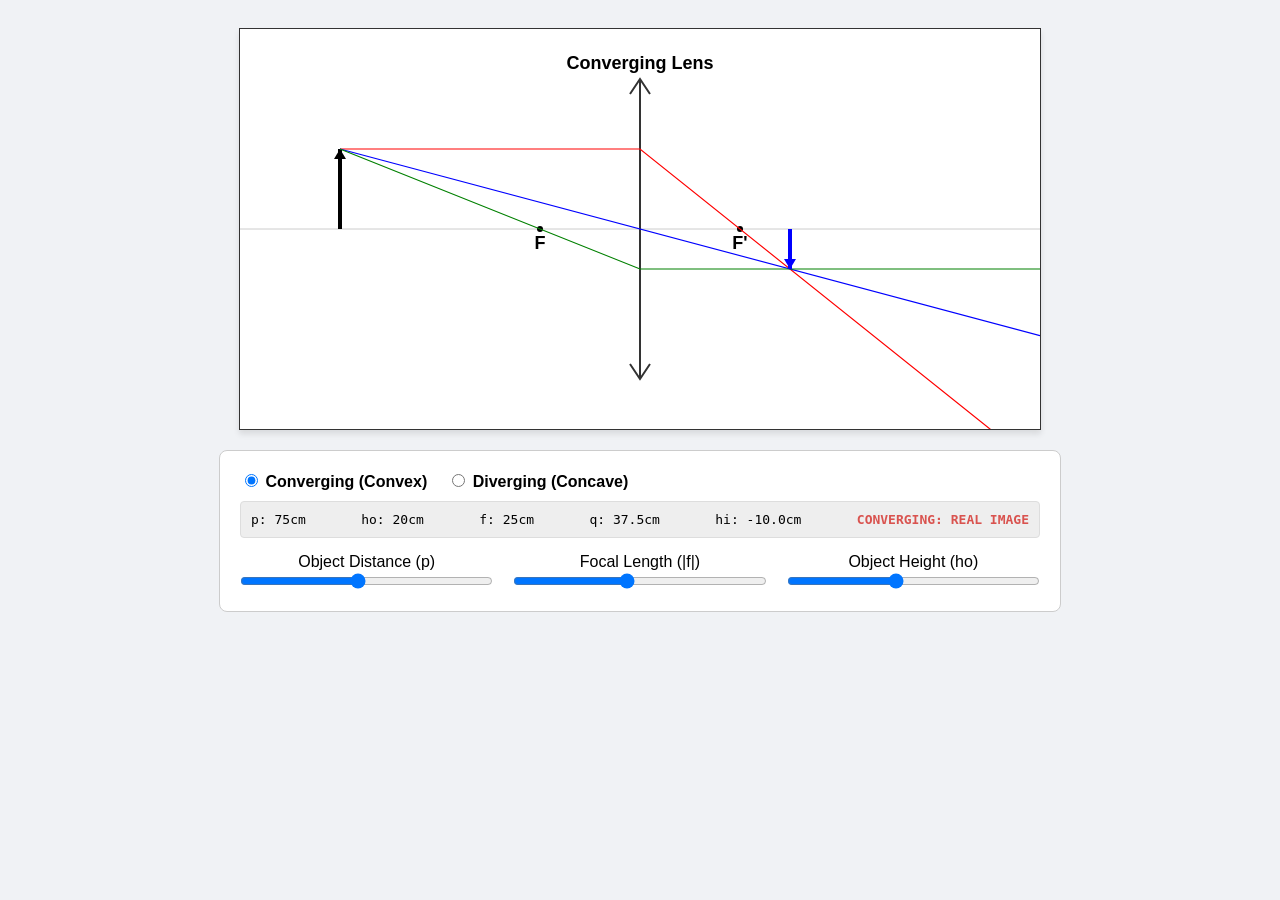
==== apps/index.html @ f12239bd "Add files via upload" ====
<!DOCTYPE html>
<html lang="en">
<head>
    <meta charset="UTF-8">
    <title>Optics Lab: Lenses Converging & Diverging</title>
    <style>
        body { font-family: sans-serif; display: flex; flex-direction: column; align-items: center; background: #f0f2f5; padding: 20px; }
        canvas { background: white; border: 1px solid #333; box-shadow: 0 4px 6px rgba(0,0,0,0.1); margin-bottom: 20px; }
        .controls { width: 800px; background: white; padding: 20px; border-radius: 8px; border: 1px solid #ccc; }
        .slider-row { display: flex; justify-content: space-around; gap: 20px; margin-top: 15px; }
        .slider-group { flex: 1; display: flex; flex-direction: column; align-items: center; }
        .toggle-group { margin-bottom: 10px; display: flex; gap: 20px; font-weight: bold; }
        input[type="range"] { width: 100%; }
        .stats { display: flex; justify-content: space-between; font-family: monospace; background: #eee; padding: 10px; border-radius: 4px; border: 1px solid #ddd; }
    </style>
</head>
<body>

<canvas id="opticsCanvas" width="800" height="400"></canvas>

<div class="controls">
    <div class="toggle-group">
        <label><input type="radio" name="lensType" value="converging" checked onchange="update()"> Converging (Convex)</label>
        <label><input type="radio" name="lensType" value="diverging" onchange="update()"> Diverging (Concave)</label>
    </div>

    <div class="stats">
        <span>p: <span id="out-p"></span>cm</span>
        <span>ho: <span id="out-ho"></span>cm</span>
        <span>f: <span id="out-f"></span>cm</span>
        <span>q: <span id="out-q"></span>cm</span>
        <span>hi: <span id="out-hi"></span>cm</span>
        <span id="case-label" style="font-weight:bold; color:#d9534f;"></span>
    </div>

    <div class="slider-row">
        <div class="slider-group">
            <label>Object Distance (p)</label>
            <input type="range" id="slide-p" min="10" max="150" value="75">
        </div>
        <div class="slider-group">
            <label>Focal Length (|f|)</label>
            <input type="range" id="slide-f" min="5" max="50" value="25">
        </div>
        <div class="slider-group">
            <label>Object Height (ho)</label>
            <input type="range" id="slide-ho" min="5" max="40" value="20">
        </div>
    </div>
</div>

<script>
const canvas = document.getElementById('opticsCanvas');
const ctx = canvas.getContext('2d');
const centerX = 400;
const centerY = 200;
const scale = 4;

function update() {
    const p = parseFloat(document.getElementById('slide-p').value);
    const ho = parseFloat(document.getElementById('slide-ho').value);
    let fInput = parseFloat(document.getElementById('slide-f').value);
    
    const isDiverging = document.querySelector('input[name="lensType"]:checked').value === 'diverging';
    const f = isDiverging ? -fInput : fInput;

    const denom = (1/f) - (1/p);
    let q, hi, isInfinite = false;

    if (Math.abs(denom) < 0.001) {
        isInfinite = true;
        q = 9999; 
        hi = -ho;
    } else {
        q = 1 / denom;
        hi = -(q / p) * ho;
    }

    // Update Stats Bar
    document.getElementById('out-p').innerText = p;
    document.getElementById('out-ho').innerText = ho;
    document.getElementById('out-f').innerText = Math.abs(f);
    document.getElementById('out-q').innerText = isInfinite ? "∞" : q.toFixed(1);
    document.getElementById('out-hi').innerText = isInfinite ? "∞" : hi.toFixed(1);
    
    const label = document.getElementById('case-label');
    if (isDiverging) label.innerText = "DIVERGING: VIRTUAL & DIMINISHED";
    else if (isInfinite) label.innerText = "CASE 5: AT FOCUS";
    else if (p < f) label.innerText = "CASE 6: WITHIN f (VIRTUAL)";
    else label.innerText = "CONVERGING: REAL IMAGE";

    const pxS = centerX - (p * scale);
    const pyS = centerY - (ho * scale);
    const qxS = centerX + (q * scale);
    const qyS = centerY - (hi * scale);

    draw(f, ho, q, hi, isInfinite, pxS, pyS, qxS, qyS, isDiverging);
}

function draw(f, ho, q, hi, isInfinite, pxS, pyS, qxS, qyS, isDiverging) {
    ctx.clearRect(0, 0, canvas.width, canvas.height);
    const absF = Math.abs(f);

    // Title
    ctx.fillStyle = "black";
    ctx.font = "bold 18px sans-serif";
    ctx.textAlign = "center";
    ctx.fillText(isDiverging ? "Diverging Lens" : "Converging Lens", centerX, 40);

    // Axis and Lens
    ctx.strokeStyle = '#ccc'; ctx.lineWidth = 1;
    ctx.beginPath(); ctx.moveTo(0, centerY); ctx.lineTo(800, centerY); ctx.stroke();
    ctx.strokeStyle = '#333'; ctx.lineWidth = 2;
    ctx.beginPath(); ctx.moveTo(centerX, 50); ctx.lineTo(centerX, 350); ctx.stroke();
    
    // Lens glyphs
    ctx.beginPath();
    if (isDiverging) {
        ctx.moveTo(centerX-10, 50); ctx.lineTo(centerX, 65); ctx.lineTo(centerX+10, 50);
        ctx.moveTo(centerX-10, 350); ctx.lineTo(centerX, 335); ctx.lineTo(centerX+10, 350);
    } else {
        ctx.moveTo(centerX-10, 65); ctx.lineTo(centerX, 50); ctx.lineTo(centerX+10, 65);
        ctx.moveTo(centerX-10, 335); ctx.lineTo(centerX, 350); ctx.lineTo(centerX+10, 335);
    }
    ctx.stroke();

    // Points
    const points = [
        { x: centerX - absF*scale, label: isDiverging ? "F'" : "F" },
        { x: centerX + absF*scale, label: isDiverging ? "F" : "F'" }
    ];
    points.forEach(pt => {
        ctx.fillStyle = "black";
        ctx.beginPath(); ctx.arc(pt.x, centerY, 3, 0, Math.PI*2); ctx.fill();
        ctx.fillText(pt.label, pt.x, centerY + 20);
    });

    drawArrow(pxS, centerY, ho * scale, 'black'); // Object

    if (isInfinite) {
        drawParallelRays(pxS, pyS, absF);
    } else {
        const isVirtual = q < 0;
        if (isDiverging) {
            drawDivergingRays(pxS, pyS, qxS, qyS, absF);
        } else {
            drawConvergingRays(pxS, pyS, qxS, qyS, isVirtual);
        }
        
        drawArrow(qxS, centerY, hi * scale, isVirtual ? '#f1c40f' : 'blue');
    }
}

function drawConvergingRays(pxS, pyS, qxS, qyS, isVirtual) {
    ctx.lineWidth = 1.2;
    // Red
    ctx.strokeStyle = 'red';
    ctx.beginPath(); ctx.moveTo(pxS, pyS); ctx.lineTo(centerX, pyS);
    let rS = (qyS - pyS) / (qxS - centerX);
    ctx.lineTo(800, pyS + (800 - centerX) * rS); ctx.stroke();
    // Blue
    ctx.strokeStyle = 'blue';
    ctx.beginPath(); ctx.moveTo(pxS, pyS);
    let bS = (centerY - pyS) / (centerX - pxS);
    ctx.lineTo(800, centerY + (800 - centerX) * bS); ctx.stroke();
    // Green
    ctx.strokeStyle = 'green';
    ctx.beginPath(); ctx.moveTo(pxS, pyS); ctx.lineTo(centerX, qyS); ctx.lineTo(800, qyS); ctx.stroke();

    if (isVirtual) {
        ctx.setLineDash([5, 5]); ctx.strokeStyle = 'rgba(0,0,0,0.3)';
        ctx.beginPath();
        ctx.moveTo(centerX, pyS); ctx.lineTo(qxS, qyS);
        ctx.moveTo(centerX, centerY); ctx.lineTo(qxS, qyS);
        ctx.moveTo(centerX, qyS); ctx.lineTo(qxS, qyS);
        ctx.stroke(); ctx.setLineDash([]);
    }
}

function drawDivergingRays(pxS, pyS, qxS, qyS, fS) {
    const fFront = centerX - fS * scale;
    // Red: Parallel -> Bends away from front focus
    ctx.strokeStyle = 'red';
    ctx.beginPath(); ctx.moveTo(pxS, pyS); ctx.lineTo(centerX, pyS);
    const redSlope = (pyS - centerY) / (centerX - fFront);
    ctx.lineTo(800, pyS + (800 - centerX) * redSlope); ctx.stroke();
    // Green: Aimed at back focus -> Parallel
    ctx.strokeStyle = 'green';
    ctx.beginPath(); ctx.moveTo(pxS, pyS); ctx.lineTo(centerX, qyS); ctx.lineTo(800, qyS); ctx.stroke();
    // Blue: Center
    ctx.strokeStyle = 'blue';
    ctx.beginPath(); ctx.moveTo(pxS, pyS);
    ctx.lineTo(800, centerY + (800 - centerX) * ((centerY - pyS) / (centerX - pxS))); ctx.stroke();
    // Back Projections
    ctx.setLineDash([5, 5]); ctx.strokeStyle = 'rgba(0,0,0,0.3)';
    ctx.beginPath();
    ctx.moveTo(centerX, pyS); ctx.lineTo(qxS, qyS);
    ctx.moveTo(centerX, qyS); ctx.lineTo(qxS, qyS);
    ctx.moveTo(centerX, centerY); ctx.lineTo(qxS, qyS);
    ctx.stroke(); ctx.setLineDash([]);
}

function drawParallelRays(pxS, pyS, fS) {
    const fBack = centerX + fS * scale;
    const slope = (centerY - pyS) / (centerX - pxS);
    ctx.strokeStyle = 'red';
    ctx.beginPath(); ctx.moveTo(pxS, pyS); ctx.lineTo(centerX, pyS); ctx.lineTo(800, pyS + (800-centerX)* ((centerY-pyS)/(fBack-centerX)) ); ctx.stroke();
    ctx.strokeStyle = 'blue';
    ctx.beginPath(); ctx.moveTo(pxS, pyS); ctx.lineTo(800, centerY + (800-centerX)*slope); ctx.stroke();
}

function drawArrow(x, y, h, color) {
    if (isNaN(x) || Math.abs(x) > 5000) return;
    ctx.strokeStyle = color; ctx.fillStyle = color; ctx.lineWidth = 4;
    ctx.beginPath(); ctx.moveTo(x, y); ctx.lineTo(x, y - h); ctx.stroke();
    const head = 10; const dir = h > 0 ? 1 : -1;
    ctx.beginPath(); ctx.moveTo(x-6, y-h+head*dir); ctx.lineTo(x, y-h); ctx.lineTo(x+6, y-h+head*dir); ctx.fill();
}

document.querySelectorAll('input').forEach(input => input.addEventListener('input', update));
update();
</script>
</body>
</html>
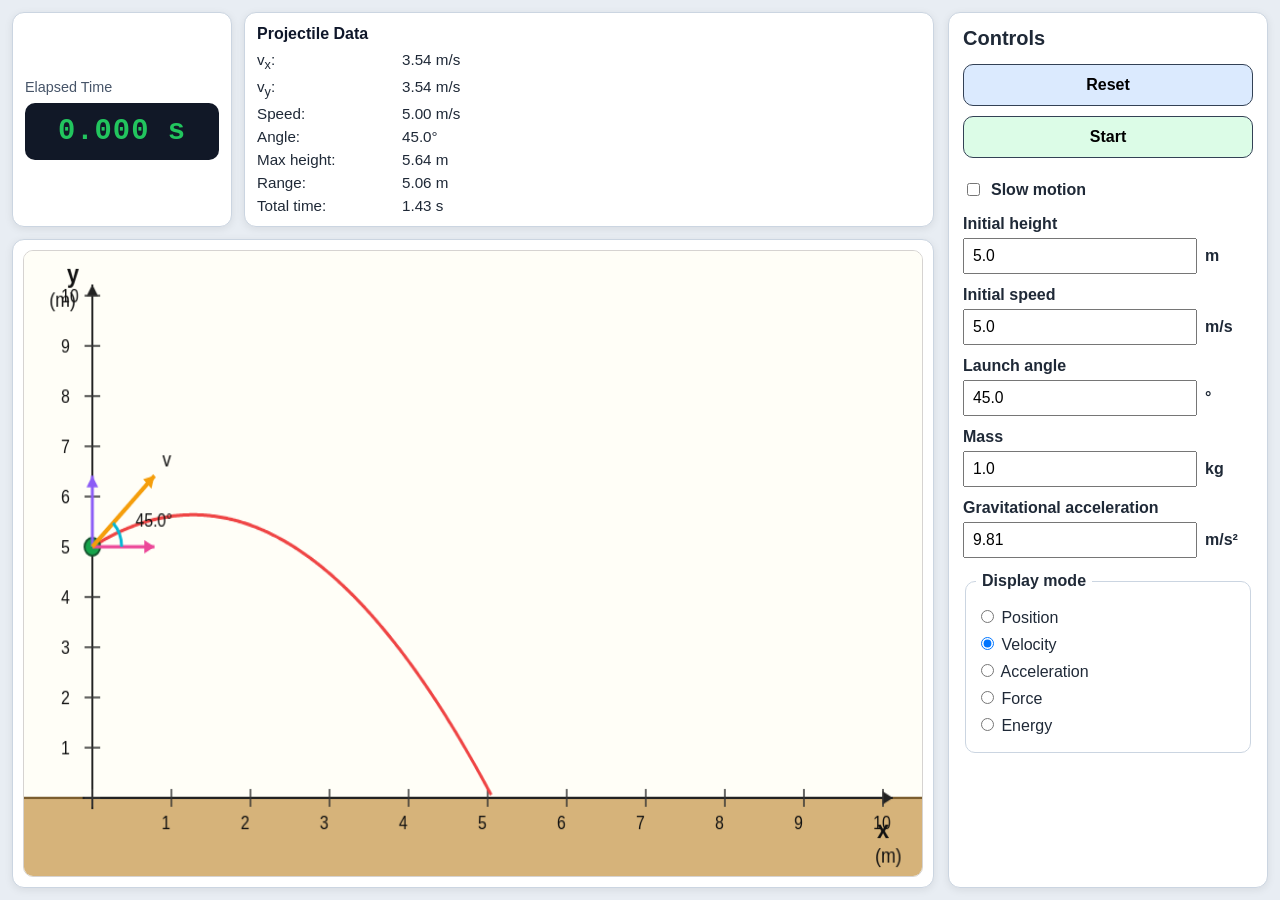
==== commit 854f11c0: "Add files via upload" ====
--- a/apps/index.html
+++ b/apps/index.html
@@ -1,224 +1,123 @@
 <!DOCTYPE html>
 <html lang="en">
 <head>
-    <meta charset="UTF-8">
-    <title>Optics Lab: Lenses Converging & Diverging</title>
-    <style>
-        body { font-family: sans-serif; display: flex; flex-direction: column; align-items: center; background: #f0f2f5; padding: 20px; }
-        canvas { background: white; border: 1px solid #333; box-shadow: 0 4px 6px rgba(0,0,0,0.1); margin-bottom: 20px; }
-        .controls { width: 800px; background: white; padding: 20px; border-radius: 8px; border: 1px solid #ccc; }
-        .slider-row { display: flex; justify-content: space-around; gap: 20px; margin-top: 15px; }
-        .slider-group { flex: 1; display: flex; flex-direction: column; align-items: center; }
-        .toggle-group { margin-bottom: 10px; display: flex; gap: 20px; font-weight: bold; }
-        input[type="range"] { width: 100%; }
-        .stats { display: flex; justify-content: space-between; font-family: monospace; background: #eee; padding: 10px; border-radius: 4px; border: 1px solid #ddd; }
-    </style>
+  <meta charset="UTF-8" />
+  <meta name="viewport" content="width=device-width, initial-scale=1.0" />
+  <title>Projectile Motion App</title>
+  <link rel="stylesheet" href="style.css" />
 </head>
 <body>
+  <div class="app-shell">
+    <div class="app-container">
 
-<canvas id="opticsCanvas" width="800" height="400"></canvas>
+      <!-- LEFT: Simulation area -->
+      <section class="sim-panel">
+        <div class="top-bar">
+          <div class="time-box">
+            <div class="time-label">Elapsed Time</div>
+            <div id="timeDisplay" class="time-value">0.000 s</div>
+          </div>
 
-<div class="controls">
-    <div class="toggle-group">
-        <label><input type="radio" name="lensType" value="converging" checked onchange="update()"> Converging (Convex)</label>
-        <label><input type="radio" name="lensType" value="diverging" onchange="update()"> Diverging (Concave)</label>
+          <div class="stats-box">
+            <div class="stats-title">Projectile Data</div>
+            <div class="stats-grid">
+              <div>v<sub>x</sub>:</div>
+              <div id="vxDisplay">0.00 m/s</div>
+
+              <div>v<sub>y</sub>:</div>
+              <div id="vyDisplay">0.00 m/s</div>
+
+              <div>Speed:</div>
+              <div id="speedDisplay">0.00 m/s</div>
+
+              <div>Angle:</div>
+              <div id="angleDisplay">0.0°</div>
+
+              <div>Max height:</div>
+              <div id="maxHeightDisplay">0.00 m</div>
+
+              <div>Range:</div>
+              <div id="rangeDisplay">0.00 m</div>
+
+              <div>Total time:</div>
+              <div id="totalTimeDisplay">0.00 s</div>
+            </div>
+          </div>
+        </div>
+
+        <div class="canvas-wrap">
+          <canvas id="simCanvas" width="920" height="560"></canvas>
+        </div>
+      </section>
+
+      <!-- RIGHT: Controls -->
+      <aside class="control-panel">
+        <h2>Controls</h2>
+
+        <div class="sticky-controls">
+          <button id="resetBtn" class="btn btn-reset">Reset</button>
+          <button id="toggleBtn" class="btn btn-toggle">Start</button>
+
+          <label class="check-row">
+            <input type="checkbox" id="slowMotion" />
+            Slow motion
+          </label>
+
+          <div class="input-group">
+            <label for="heightInput">Initial height</label>
+            <div class="input-row">
+              <input type="number" id="heightInput" step="0.1" value="5.0" />
+              <span>m</span>
+            </div>
+          </div>
+
+          <div class="input-group">
+            <label for="speedInput">Initial speed</label>
+            <div class="input-row">
+              <input type="number" id="speedInput" step="0.1" value="5.0" />
+              <span>m/s</span>
+            </div>
+          </div>
+
+          <div class="input-group">
+            <label for="angleInput">Launch angle</label>
+            <div class="input-row">
+              <input type="number" id="angleInput" step="0.1" value="45.0" />
+              <span>°</span>
+            </div>
+          </div>
+
+          <div class="input-group">
+            <label for="massInput">Mass</label>
+            <div class="input-row">
+              <input type="number" id="massInput" step="0.1" value="1.0" />
+              <span>kg</span>
+            </div>
+          </div>
+
+          <div class="input-group">
+            <label for="gravityInput">Gravitational acceleration</label>
+            <div class="input-row">
+              <input type="number" id="gravityInput" step="0.01" value="9.81" />
+              <span>m/s²</span>
+            </div>
+          </div>
+
+          <fieldset class="mode-group">
+            <legend>Display mode</legend>
+
+            <label><input type="radio" name="displayMode" value="position" /> Position</label>
+            <label><input type="radio" name="displayMode" value="velocity" checked /> Velocity</label>
+            <label><input type="radio" name="displayMode" value="acceleration" /> Acceleration</label>
+            <label><input type="radio" name="displayMode" value="force" /> Force</label>
+            <label><input type="radio" name="displayMode" value="energy" /> Energy</label>
+          </fieldset>
+        </div>
+      </aside>
+
     </div>
+  </div>
 
-    <div class="stats">
-        <span>p: <span id="out-p"></span>cm</span>
-        <span>ho: <span id="out-ho"></span>cm</span>
-        <span>f: <span id="out-f"></span>cm</span>
-        <span>q: <span id="out-q"></span>cm</span>
-        <span>hi: <span id="out-hi"></span>cm</span>
-        <span id="case-label" style="font-weight:bold; color:#d9534f;"></span>
-    </div>
-
-    <div class="slider-row">
-        <div class="slider-group">
-            <label>Object Distance (p)</label>
-            <input type="range" id="slide-p" min="10" max="150" value="75">
-        </div>
-        <div class="slider-group">
-            <label>Focal Length (|f|)</label>
-            <input type="range" id="slide-f" min="5" max="50" value="25">
-        </div>
-        <div class="slider-group">
-            <label>Object Height (ho)</label>
-            <input type="range" id="slide-ho" min="5" max="40" value="20">
-        </div>
-    </div>
-</div>
-
-<script>
-const canvas = document.getElementById('opticsCanvas');
-const ctx = canvas.getContext('2d');
-const centerX = 400;
-const centerY = 200;
-const scale = 4;
-
-function update() {
-    const p = parseFloat(document.getElementById('slide-p').value);
-    const ho = parseFloat(document.getElementById('slide-ho').value);
-    let fInput = parseFloat(document.getElementById('slide-f').value);
-    
-    const isDiverging = document.querySelector('input[name="lensType"]:checked').value === 'diverging';
-    const f = isDiverging ? -fInput : fInput;
-
-    const denom = (1/f) - (1/p);
-    let q, hi, isInfinite = false;
-
-    if (Math.abs(denom) < 0.001) {
-        isInfinite = true;
-        q = 9999; 
-        hi = -ho;
-    } else {
-        q = 1 / denom;
-        hi = -(q / p) * ho;
-    }
-
-    // Update Stats Bar
-    document.getElementById('out-p').innerText = p;
-    document.getElementById('out-ho').innerText = ho;
-    document.getElementById('out-f').innerText = Math.abs(f);
-    document.getElementById('out-q').innerText = isInfinite ? "∞" : q.toFixed(1);
-    document.getElementById('out-hi').innerText = isInfinite ? "∞" : hi.toFixed(1);
-    
-    const label = document.getElementById('case-label');
-    if (isDiverging) label.innerText = "DIVERGING: VIRTUAL & DIMINISHED";
-    else if (isInfinite) label.innerText = "CASE 5: AT FOCUS";
-    else if (p < f) label.innerText = "CASE 6: WITHIN f (VIRTUAL)";
-    else label.innerText = "CONVERGING: REAL IMAGE";
-
-    const pxS = centerX - (p * scale);
-    const pyS = centerY - (ho * scale);
-    const qxS = centerX + (q * scale);
-    const qyS = centerY - (hi * scale);
-
-    draw(f, ho, q, hi, isInfinite, pxS, pyS, qxS, qyS, isDiverging);
-}
-
-function draw(f, ho, q, hi, isInfinite, pxS, pyS, qxS, qyS, isDiverging) {
-    ctx.clearRect(0, 0, canvas.width, canvas.height);
-    const absF = Math.abs(f);
-
-    // Title
-    ctx.fillStyle = "black";
-    ctx.font = "bold 18px sans-serif";
-    ctx.textAlign = "center";
-    ctx.fillText(isDiverging ? "Diverging Lens" : "Converging Lens", centerX, 40);
-
-    // Axis and Lens
-    ctx.strokeStyle = '#ccc'; ctx.lineWidth = 1;
-    ctx.beginPath(); ctx.moveTo(0, centerY); ctx.lineTo(800, centerY); ctx.stroke();
-    ctx.strokeStyle = '#333'; ctx.lineWidth = 2;
-    ctx.beginPath(); ctx.moveTo(centerX, 50); ctx.lineTo(centerX, 350); ctx.stroke();
-    
-    // Lens glyphs
-    ctx.beginPath();
-    if (isDiverging) {
-        ctx.moveTo(centerX-10, 50); ctx.lineTo(centerX, 65); ctx.lineTo(centerX+10, 50);
-        ctx.moveTo(centerX-10, 350); ctx.lineTo(centerX, 335); ctx.lineTo(centerX+10, 350);
-    } else {
-        ctx.moveTo(centerX-10, 65); ctx.lineTo(centerX, 50); ctx.lineTo(centerX+10, 65);
-        ctx.moveTo(centerX-10, 335); ctx.lineTo(centerX, 350); ctx.lineTo(centerX+10, 335);
-    }
-    ctx.stroke();
-
-    // Points
-    const points = [
-        { x: centerX - absF*scale, label: isDiverging ? "F'" : "F" },
-        { x: centerX + absF*scale, label: isDiverging ? "F" : "F'" }
-    ];
-    points.forEach(pt => {
-        ctx.fillStyle = "black";
-        ctx.beginPath(); ctx.arc(pt.x, centerY, 3, 0, Math.PI*2); ctx.fill();
-        ctx.fillText(pt.label, pt.x, centerY + 20);
-    });
-
-    drawArrow(pxS, centerY, ho * scale, 'black'); // Object
-
-    if (isInfinite) {
-        drawParallelRays(pxS, pyS, absF);
-    } else {
-        const isVirtual = q < 0;
-        if (isDiverging) {
-            drawDivergingRays(pxS, pyS, qxS, qyS, absF);
-        } else {
-            drawConvergingRays(pxS, pyS, qxS, qyS, isVirtual);
-        }
-        
-        drawArrow(qxS, centerY, hi * scale, isVirtual ? '#f1c40f' : 'blue');
-    }
-}
-
-function drawConvergingRays(pxS, pyS, qxS, qyS, isVirtual) {
-    ctx.lineWidth = 1.2;
-    // Red
-    ctx.strokeStyle = 'red';
-    ctx.beginPath(); ctx.moveTo(pxS, pyS); ctx.lineTo(centerX, pyS);
-    let rS = (qyS - pyS) / (qxS - centerX);
-    ctx.lineTo(800, pyS + (800 - centerX) * rS); ctx.stroke();
-    // Blue
-    ctx.strokeStyle = 'blue';
-    ctx.beginPath(); ctx.moveTo(pxS, pyS);
-    let bS = (centerY - pyS) / (centerX - pxS);
-    ctx.lineTo(800, centerY + (800 - centerX) * bS); ctx.stroke();
-    // Green
-    ctx.strokeStyle = 'green';
-    ctx.beginPath(); ctx.moveTo(pxS, pyS); ctx.lineTo(centerX, qyS); ctx.lineTo(800, qyS); ctx.stroke();
-
-    if (isVirtual) {
-        ctx.setLineDash([5, 5]); ctx.strokeStyle = 'rgba(0,0,0,0.3)';
-        ctx.beginPath();
-        ctx.moveTo(centerX, pyS); ctx.lineTo(qxS, qyS);
-        ctx.moveTo(centerX, centerY); ctx.lineTo(qxS, qyS);
-        ctx.moveTo(centerX, qyS); ctx.lineTo(qxS, qyS);
-        ctx.stroke(); ctx.setLineDash([]);
-    }
-}
-
-function drawDivergingRays(pxS, pyS, qxS, qyS, fS) {
-    const fFront = centerX - fS * scale;
-    // Red: Parallel -> Bends away from front focus
-    ctx.strokeStyle = 'red';
-    ctx.beginPath(); ctx.moveTo(pxS, pyS); ctx.lineTo(centerX, pyS);
-    const redSlope = (pyS - centerY) / (centerX - fFront);
-    ctx.lineTo(800, pyS + (800 - centerX) * redSlope); ctx.stroke();
-    // Green: Aimed at back focus -> Parallel
-    ctx.strokeStyle = 'green';
-    ctx.beginPath(); ctx.moveTo(pxS, pyS); ctx.lineTo(centerX, qyS); ctx.lineTo(800, qyS); ctx.stroke();
-    // Blue: Center
-    ctx.strokeStyle = 'blue';
-    ctx.beginPath(); ctx.moveTo(pxS, pyS);
-    ctx.lineTo(800, centerY + (800 - centerX) * ((centerY - pyS) / (centerX - pxS))); ctx.stroke();
-    // Back Projections
-    ctx.setLineDash([5, 5]); ctx.strokeStyle = 'rgba(0,0,0,0.3)';
-    ctx.beginPath();
-    ctx.moveTo(centerX, pyS); ctx.lineTo(qxS, qyS);
-    ctx.moveTo(centerX, qyS); ctx.lineTo(qxS, qyS);
-    ctx.moveTo(centerX, centerY); ctx.lineTo(qxS, qyS);
-    ctx.stroke(); ctx.setLineDash([]);
-}
-
-function drawParallelRays(pxS, pyS, fS) {
-    const fBack = centerX + fS * scale;
-    const slope = (centerY - pyS) / (centerX - pxS);
-    ctx.strokeStyle = 'red';
-    ctx.beginPath(); ctx.moveTo(pxS, pyS); ctx.lineTo(centerX, pyS); ctx.lineTo(800, pyS + (800-centerX)* ((centerY-pyS)/(fBack-centerX)) ); ctx.stroke();
-    ctx.strokeStyle = 'blue';
-    ctx.beginPath(); ctx.moveTo(pxS, pyS); ctx.lineTo(800, centerY + (800-centerX)*slope); ctx.stroke();
-}
-
-function drawArrow(x, y, h, color) {
-    if (isNaN(x) || Math.abs(x) > 5000) return;
-    ctx.strokeStyle = color; ctx.fillStyle = color; ctx.lineWidth = 4;
-    ctx.beginPath(); ctx.moveTo(x, y); ctx.lineTo(x, y - h); ctx.stroke();
-    const head = 10; const dir = h > 0 ? 1 : -1;
-    ctx.beginPath(); ctx.moveTo(x-6, y-h+head*dir); ctx.lineTo(x, y-h); ctx.lineTo(x+6, y-h+head*dir); ctx.fill();
-}
-
-document.querySelectorAll('input').forEach(input => input.addEventListener('input', update));
-update();
-</script>
+  <script src="script.js"></script>
 </body>
 </html>
--- a/apps/style.css
+++ b/apps/style.css
@@ -0,0 +1,238 @@
+* {
+  box-sizing: border-box;
+}
+
+html,
+body {
+  margin: 0;
+  height: 100%;
+  font-family: Arial, Helvetica, sans-serif;
+  background: #e8edf3;
+  color: #1f2937;
+  overflow: hidden;
+}
+
+.app-shell {
+  height: 100vh;
+  padding: 12px;
+}
+
+.app-container {
+  height: calc(100vh - 24px);
+  display: flex;
+  gap: 14px;
+}
+
+/* LEFT SIDE */
+.sim-panel {
+  flex: 1;
+  min-width: 0;
+  display: flex;
+  flex-direction: column;
+  gap: 12px;
+}
+
+.top-bar {
+  display: flex;
+  gap: 12px;
+  align-items: stretch;
+  flex-wrap: wrap;
+}
+
+.time-box,
+.stats-box {
+  background: white;
+  border: 1px solid #cbd5e1;
+  border-radius: 12px;
+  box-shadow: 0 2px 8px rgba(0, 0, 0, 0.08);
+  padding: 12px;
+}
+
+.time-box {
+  width: 220px;
+  flex-shrink: 0;
+  display: flex;
+  flex-direction: column;
+  justify-content: center;
+}
+
+.time-label {
+  font-size: 0.9rem;
+  color: #475569;
+  margin-bottom: 8px;
+}
+
+.time-value {
+  background: #111827;
+  color: #22c55e;
+  font-family: "Courier New", monospace;
+  font-size: 1.8rem;
+  font-weight: bold;
+  text-align: center;
+  padding: 12px 10px;
+  border-radius: 10px;
+  letter-spacing: 1px;
+}
+
+.stats-box {
+  flex: 1;
+  min-width: 300px;
+}
+
+.stats-title {
+  font-size: 1rem;
+  font-weight: bold;
+  margin-bottom: 8px;
+  color: #0f172a;
+}
+
+.stats-grid {
+  display: grid;
+  grid-template-columns: 135px 1fr;
+  row-gap: 6px;
+  column-gap: 10px;
+  font-size: 0.95rem;
+}
+
+.canvas-wrap {
+  flex: 1;
+  min-height: 0;
+  background: white;
+  border: 1px solid #cbd5e1;
+  border-radius: 12px;
+  box-shadow: 0 2px 8px rgba(0, 0, 0, 0.08);
+  padding: 10px;
+  display: flex;
+}
+
+#simCanvas {
+  width: 100%;
+  height: 100%;
+  display: block;
+  background: #fffef7;
+  border-radius: 10px;
+  border: 1px solid #d6d3d1;
+}
+
+/* RIGHT SIDE */
+.control-panel {
+  width: 320px;
+  flex-shrink: 0;
+  background: white;
+  border: 1px solid #cbd5e1;
+  border-radius: 12px;
+  box-shadow: 0 2px 8px rgba(0, 0, 0, 0.08);
+  padding: 14px;
+  overflow-y: auto;
+}
+
+.control-panel h2 {
+  margin-top: 0;
+  margin-bottom: 14px;
+  font-size: 1.25rem;
+}
+
+.sticky-controls {
+  position: sticky;
+  top: 0;
+}
+
+.btn {
+  width: 100%;
+  padding: 11px;
+  margin-bottom: 10px;
+  border: 1px solid #334155;
+  border-radius: 10px;
+  font-size: 1rem;
+  font-weight: bold;
+  cursor: pointer;
+}
+
+.btn-reset {
+  background: #dbeafe;
+}
+
+.btn-toggle {
+  background: #dcfce7;
+}
+
+.check-row {
+  display: flex;
+  align-items: center;
+  gap: 8px;
+  margin: 12px 0 16px 0;
+  font-weight: bold;
+}
+
+.input-group {
+  margin-bottom: 12px;
+}
+
+.input-group label {
+  display: block;
+  margin-bottom: 5px;
+  font-weight: bold;
+}
+
+.input-row {
+  display: flex;
+  align-items: center;
+  gap: 8px;
+}
+
+.input-row input {
+  flex: 1;
+  padding: 7px 8px;
+  font-size: 0.98rem;
+}
+
+.input-row span {
+  min-width: 48px;
+  font-weight: bold;
+}
+
+.mode-group {
+  margin-top: 14px;
+  border: 1px solid #cbd5e1;
+  border-radius: 10px;
+  padding: 10px;
+}
+
+.mode-group legend {
+  font-weight: bold;
+  padding: 0 6px;
+}
+
+.mode-group label {
+  display: block;
+  margin: 7px 0;
+}
+
+/* Responsive fallback */
+@media (max-width: 1050px) {
+  html,
+  body {
+    overflow: auto;
+  }
+
+  .app-shell {
+    height: auto;
+  }
+
+  .app-container {
+    height: auto;
+    flex-direction: column;
+  }
+
+  .control-panel {
+    width: 100%;
+  }
+
+  .sticky-controls {
+    position: static;
+  }
+
+  .canvas-wrap {
+    min-height: 500px;
+  }
+}
